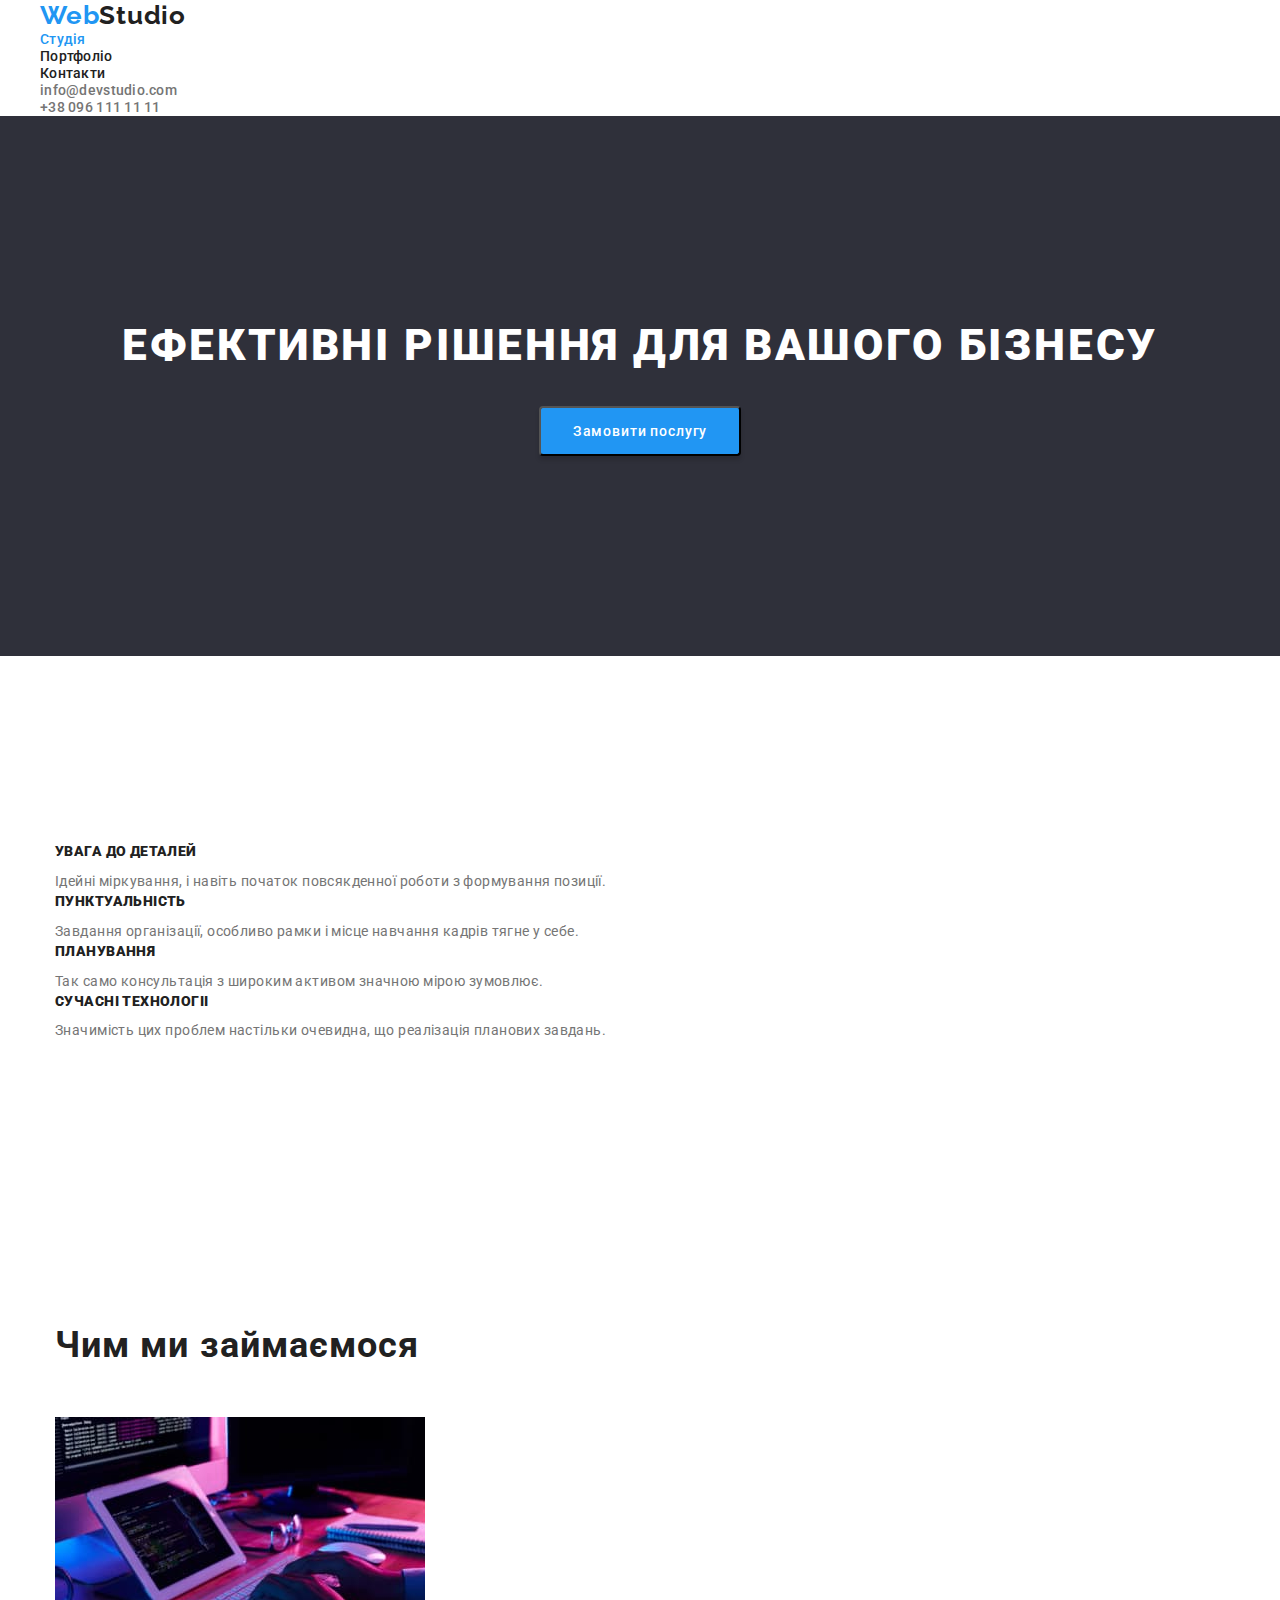
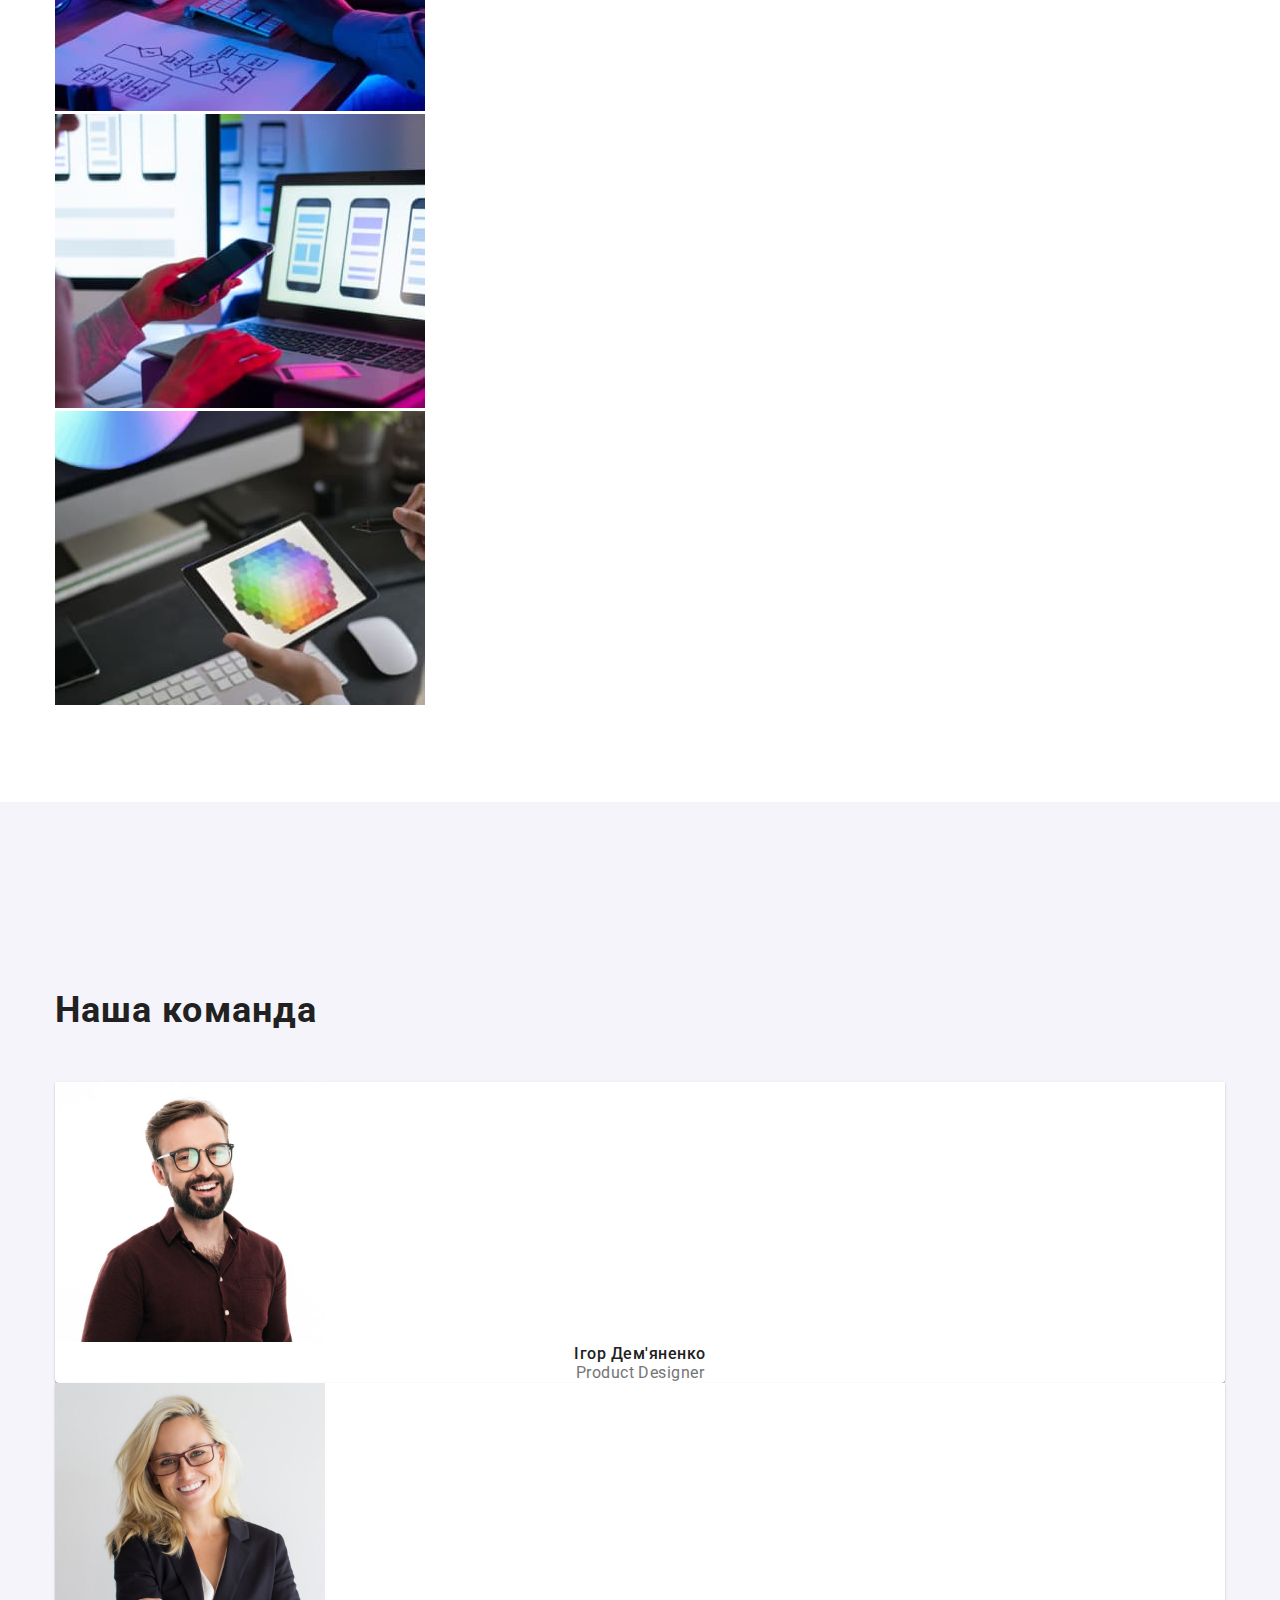
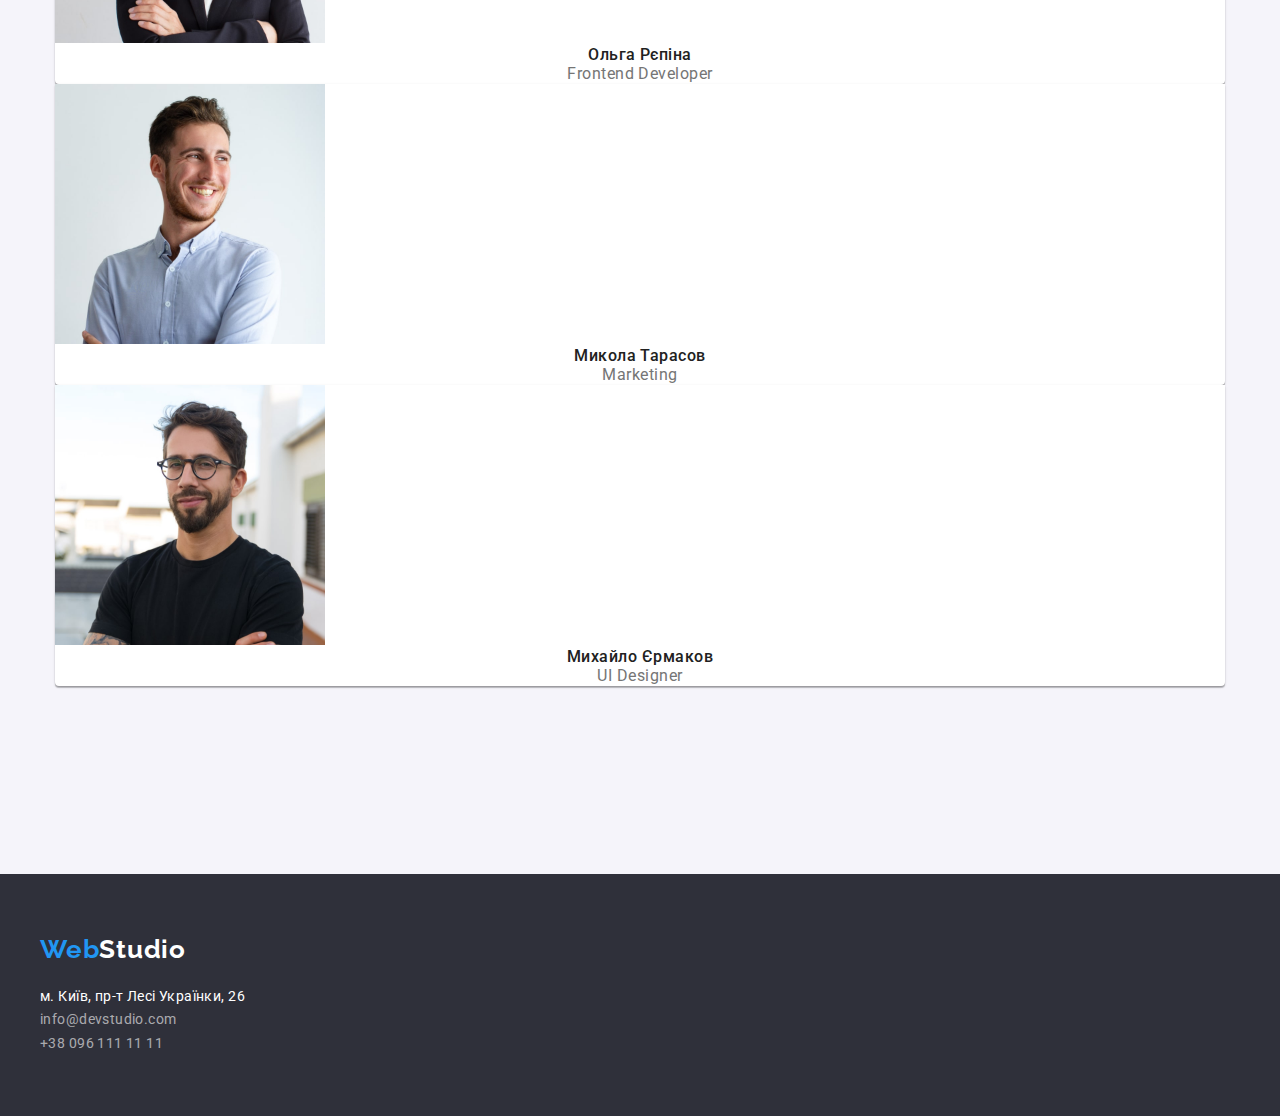
==== index.html @ 88ec5fd3 "Initial commit" ====
<!DOCTYPE html>
<html lang="uk">
  <!-- Голова -->
  <head>
    <meta charset="UTF-8" />
    <meta http-equiv="X-UA-Compatible" content="IE=edge" />
    <meta name="viewport" content="width=device-width, initial-scale=1.0" />
    <title>Document</title>
    <link
      href="https://fonts.googleapis.com/css2?family=Raleway:wght@700&family=Roboto:wght@400;500;700;900&display=swap"
      rel="stylesheet" />
    <link
      rel="stylesheet"
      href="https://cdnjs.cloudflare.com/ajax/libs/modern-normalize/1.1.0/modern-normalize.min.css" />
    <link rel="stylesheet" href="./css/styles.css" />
  </head>

  <body>
    <!-- Шапка сайту -->
    <header class="header">
      <div class="page-header">
        <nav>
          <a class="header-logo link" href="./index.html"
            >Web<span class="accent">Studio</span></a
          >

          <ul>
            <li>
              <a class="nav-link current link" href="./index.html">Студія</a>
            </li>
            <li>
              <a class="nav-link link" href="./portfolio.html">Портфоліо</a>
            </li>
            <li><a class="nav-link link" href="">Контакти</a></li>
          </ul>
        </nav>
      </div>

      <div class="page-header">
        <ul>
          <li>
            <a class="auth-nav link" href="mailto:info@devstudio.com"
              >info@devstudio.com</a
            >
          </li>
          <li>
            <a class="auth-nav link" href="tell:+380961111111"
              >+38 096 111 11 11</a
            >
          </li>
        </ul>
      </div>
    </header>

    <!-- Герой -->
    <main>
      <section class="hero">
        <div class="container hero">
          <h1 class="hero-title">Ефективні рішення для вашого бізнесу</h1>
          <button class="button order" type="button">Замовити послугу</button>
        </div>
      </section>

      <!-- Наші переваги -->
      <section class="about">
        <div class="container">
          <h2 class="visually-hidden">Наші переваги</h2>

          <ul>
            <li>
              <h3 class="title">Увага до деталей</h3>
              <p class="text">
                Ідейні міркування, і навіть початок повсякденної роботи з
                формування позиції.
              </p>
            </li>

            <li>
              <h3 class="title">Пунктуальність</h3>
              <p class="text">
                Завдання організації, особливо рамки і місце навчання кадрів
                тягне у себе.
              </p>
            </li>

            <li>
              <h3 class="title">Планування</h3>
              <p class="text">
                Так само консультація з широким активом значною мірою зумовлює.
              </p>
            </li>

            <li>
              <h3 class="title">Сучасні технологіі</h3>
              <p class="text">
                Значимість цих проблем настільки очевидна, що реалізація
                планових завдань.
              </p>
            </li>
          </ul>
        </div>
      </section>

      <!-- Чим ми займаємось -->
      <section class="section">
        <div class="container">
          <h2 class="section-title">Чим ми займаємося</h2>
          <ul>
            <li>
              <img
                src="./images/img1.jpg"
                alt="Людина працює за комп'ютером"
                width="370" />
            </li>
            <li>
              <img
                src="./images/img2.jpg"
                alt="Людина працює на телефоні"
                width="370" />
            </li>
            <li>
              <img
                src="./images/img3.jpg"
                alt="Людина працює на планшеті"
                width="370" />
            </li>
          </ul>
        </div>
      </section>

      <!-- Наша команда -->
      <section class="team">
        <div class="container">
          <h2 class="section-title">Наша команда</h2>

          <ul>
            <li>
              <img
                src="./images/team-img1.jpg"
                alt="Учасник команди"
                width="270" />
              <h3 class="name">Ігор Дем'яненко</h3>
              <p lang="en" class="position">Product Designer</p>
            </li>

            <li>
              <img
                src="./images/team-img2.jpg"
                alt="Учасник команди"
                width="270" />
              <h3 class="name">Ольга Рєпіна</h3>
              <p lang="en" class="position">Frontend Developer</p>
            </li>

            <li>
              <img
                src="./images/team-img3.jpg"
                alt="Учасник команди"
                width="270" />
              <h3 class="name">Микола Тарасов</h3>
              <p lang="en" class="position">Marketing</p>
            </li>

            <li>
              <img
                src="./images/team-img4.jpg"
                alt="Учасник команди"
                width="270" />
              <h3 class="name">Михайло Єрмаков</h3>
              <p lang="en" class="position">UI Designer</p>
            </li>
          </ul>
        </div>
      </section>
    </main>

    <!-- Футер -->
    <footer class="footer">
      <div class="page-footer">
        <a class="footer-logo link" href="./index.html"
          >Web<span class="footer-accent">Studio</span></a
        >
        <address>
          <ul>
            <li>
              <a
                class="link-map link"
                href="https://goo.gl/maps/CPtrU1FHBa2aNyZL9"
                target="_blank"
                rel="noopener noreferrer nofollow"
                >м. Київ, пр-т Лесі Українки, 26</a
              >
            </li>
            <li>
              <a class="footer-link link" href="mailto:info@devstudio.com"
                >info@devstudio.com</a
              >
            </li>
            <li>
              <a class="footer-link link" href="tel:+380961111111"
                >+38 096 111 11 11</a
              >
            </li>
          </ul>
        </address>
      </div>
    </footer>
  </body>
</html>
---- css/styles.css ----
/* ----------------------index.html---------------------- */

:root {
  --primary-text-color: #757575;
  --title-text-color: #212121;
  --accent-color: #2196f3;
  --primary-bgc-color: #fff;
}

body {
  color: var(--title-text-color);
  font-family: "Roboto", sans-serif;
  font-size: 14px;
  background-color: var(--primary-bgc-color);
}

.accent {
  color: var(--title-text-color);
}

.link {
  text-decoration: none;
}
.page-header {
  width: 1200px;
  margin: 0 auto;

  /* outline: 2px solid tomato; */
}

.container.hero {
  width: 1200px;
  margin-left: auto;
  margin-right: auto;
  padding: 200px 15px;
  text-align: center;

  /* outline: 2px solid tomato; */
}
.container {
  width: 1200px;
  margin-left: auto;
  margin-right: auto;
  padding: 94px 15px;

  /* outline: 2px solid tomato; */
}

.page-footer {
  width: 1200px;
  margin: 0 auto;
  padding: 60px 0;

  /* outline: 2px solid tomato; */
}

h1,
h2,
h3,
h4,
h5,
h6,
p {
  margin: 0;
}

ul,
ol {
  margin: 0;
  padding-left: 0;
}

/* ----------------------Шапка сайта---------------------- */

.header {
  background: var(--primary-bgc-color);
  display: block;
}
.header-logo {
  color: var(--accent-color);
  font-family: "Raleway";
  font-style: normal;
  font-size: 26px;
  font-weight: 700;
  line-height: 1.19;
  letter-spacing: 0.03em;
}

.nav-link {
  color: var(--title-text-color);
  font-weight: 500;
  line-height: 1.14;
  letter-spacing: 0.02em;
}
.nav-link.current {
  color: var(--accent-color);
}
.nav-link:hover,
.nav-link:focus {
  color: var(--accent-color);
}
.header .auth-nav {
  font-weight: 500;
  line-height: 1.14;
  letter-spacing: 0.02em;
  color: var(--primary-text-color);
}
.header .auth-nav:hover,
.header .auth-nav:focus {
  color: var(--accent-color);
}
.button {
  border-radius: 4px;
  color: var(--title-text-color);
  cursor: pointer;
  background: #f5f4fa;
  font-weight: 500;
  line-height: 1.88;
  padding: 6px 22px;
  min-width: 73px;
  display: flex;
  align-items: center;
  text-align: center;
  letter-spacing: 0.06em;
  box-shadow: 0px 4px 4px rgba(0, 0, 0, 0.15);
}
.button:hover {
  background-color: var(--accent-color);
  color: #ffffff;
}

.button.order {
  display: inline-block;
  background-color: var(--accent-color);
  color: #fff;
  margin-right: auto;
  padding: 10px 32px;
  box-shadow: 0px 4px 4px rgba(0, 0, 0, 0.15);
  border-radius: 4px;
  margin-top: 30px;
}
.button.order:hover {
  background: var(--primary-bgc-color);
  color: var(--title-text-color);
}
.buttons {
  display: inline-flex;
  justify-content: center;
  align-items: flex-start;
  flex-direction: row;
  margin-bottom: 34px;
}

/* ----------------------Герой---------------------- */

.visually-hidden {
  position: absolute;
  width: 1px;
  height: 1px;
  margin: -1px;
  border: 0;
  padding: 0;

  white-space: nowrap;
  clip-path: inset(100%);
  clip: rect(0 0 0 0);
  overflow: hidden;
}

.hero {
  background: #2f303a;
  text-align: center;
}
.hero.secondary {
  background: #f5f5f5;
}

.hero-title {
  font-weight: 900;
  line-height: 1.36;
  font-size: 44px;

  letter-spacing: 0.06em;
  text-transform: uppercase;

  color: var(--primary-bgc-color);
}
ul {
  list-style: none;
}

/* ----------------------Cекції---------------------- */

.section-title {
  font-size: 36px;
  line-height: 1.16;
  letter-spacing: 0.03em;
  margin-bottom: 50px;
}
.about {
  padding: 94px 0;
}
.about .title {
  font-size: 14px;
  font-weight: 900;
  line-height: 1.14;
  letter-spacing: 0.03em;
  text-transform: uppercase;
}
.title {
  margin-bottom: 10px;
}
.about .text {
  color: var(--primary-text-color);
  line-height: 1.71;
  letter-spacing: 0.03em;
}
.team {
  padding: 94px 0;
}
.team .name {
  font-weight: 500;
  line-height: 1.18;
  font-size: 16px;
  text-align: center;
  letter-spacing: 0.03em;
}
.team .position {
  line-height: 1.18;
  font-size: 16px;
  text-align: center;
  letter-spacing: 0.03em;
  color: var(--primary-text-color);
}
.team {
  background: #f5f4fa;
}
.team li {
  background: var(--primary-bgc-color);
  box-shadow: 0px 1px 3px rgba(0, 0, 0, 0.12), 0px 1px 1px rgba(0, 0, 0, 0.14),
    0px 2px 1px rgba(0, 0, 0, 0.2);
  border-radius: 0px 0px 4px 4px;
}

/* ----------------------Футер---------------------- */

.footer {
  background: #2f303a;
  display: block;
}
.footer-logo {
  color: var(--accent-color);
  font-family: "Raleway";
  font-style: normal;
  font-weight: 700;
  font-size: 26px;
  line-height: 1.19;
  letter-spacing: 0.03em;
  margin-bottom: 20px;
  display: block;
}
.footer-logo:hover,
.footer-logo:focus {
  color: var(--accent-color);
}
.footer-link {
  font-style: normal;
  line-height: 1.71;
  letter-spacing: 0.03em;
  color: rgba(255, 255, 255, 0.6);
}

.footer-link:hover,
.footer-link:focus {
  color: var(--accent-color);
}
.footer .link-map {
  font-style: normal;
  line-height: 1.71;
  letter-spacing: 0.03em;
  color: var(--primary-bgc-color);
}

.footer-accent {
  color: var(--primary-bgc-color);
}

/* ----------------------portfolio.html---------------------- */

.progect-name {
  line-height: 2;
  font-size: 18px;
  letter-spacing: 0.06em;
  color: var(--title-text-color);
}

.description {
  line-height: 1.88;
  letter-spacing: 0.03em;
  font-size: 16px;
  color: var(--primary-text-color);
}

.cards li {
  background: #ffffff;
  border: 1px solid #eeeeee;
}
.cards {
  display: flex;
  flex-wrap: wrap;
}
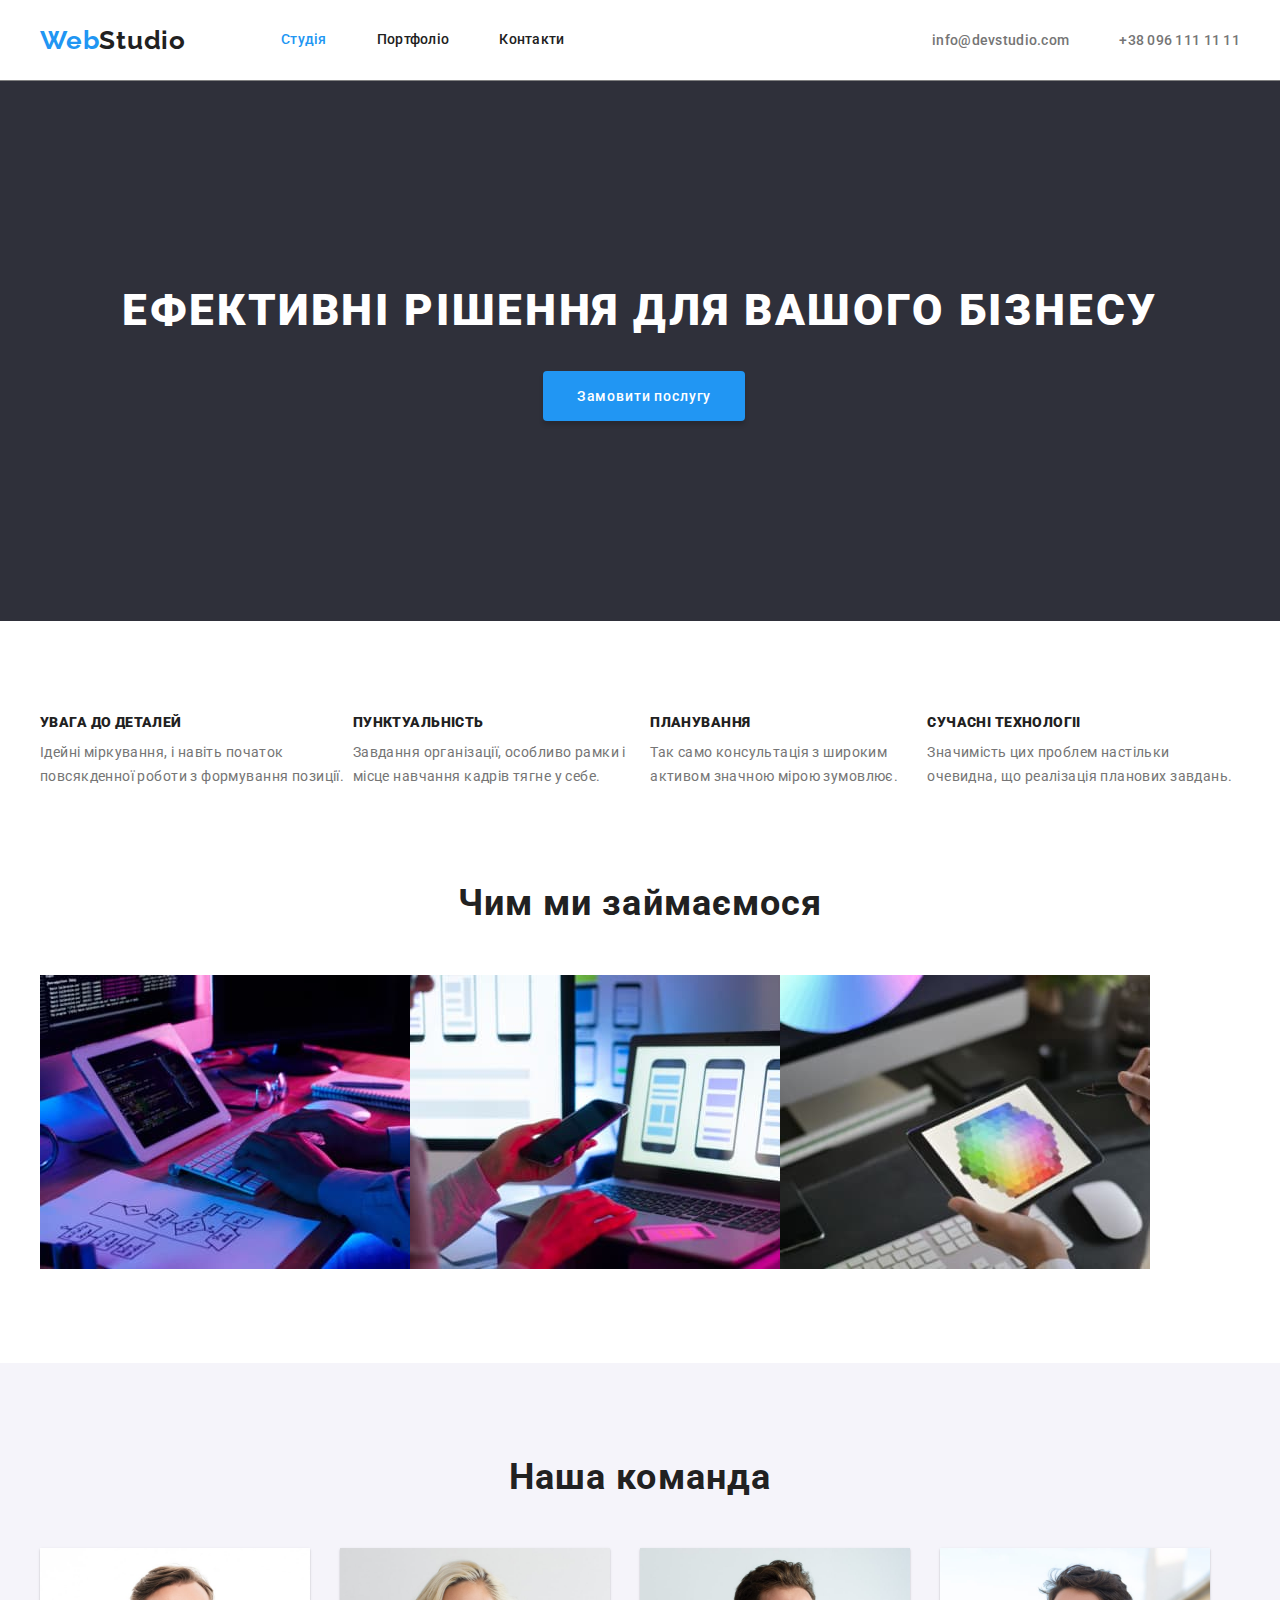
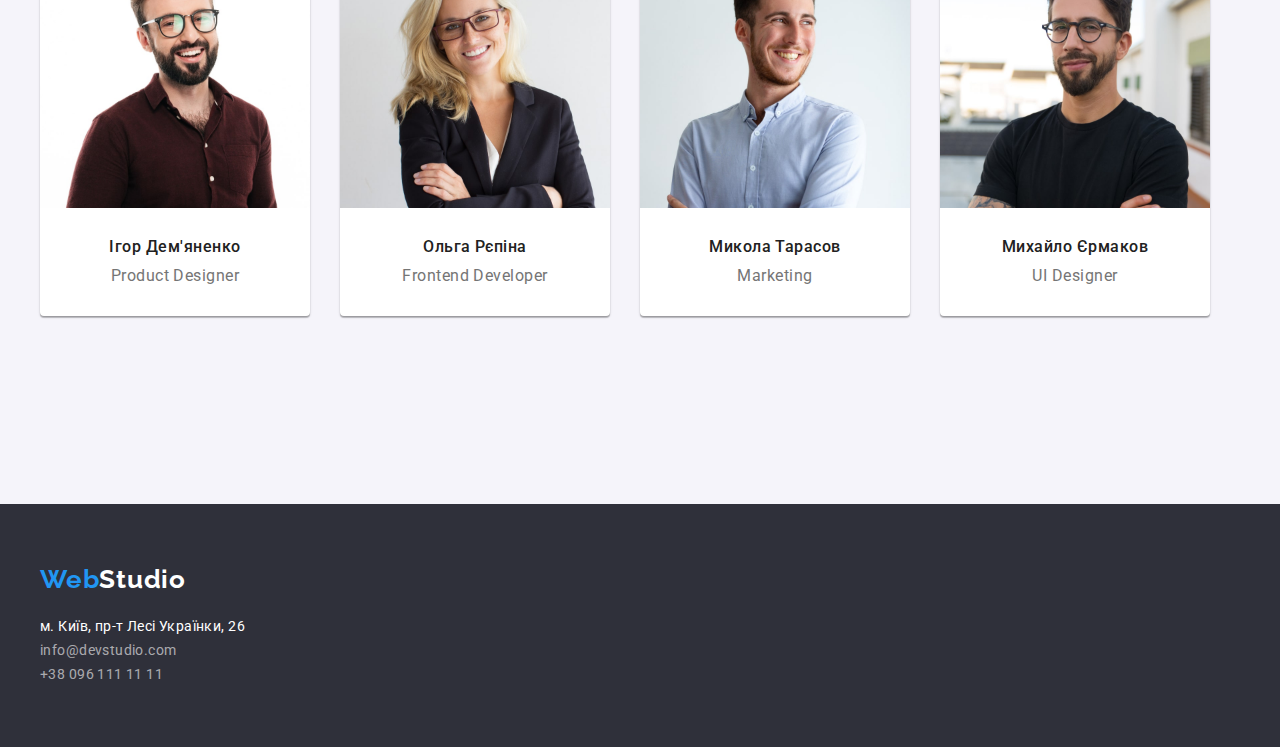
==== commit 42378f62: "Завершує основний макет сайту" ====
--- a/index.html
+++ b/index.html
@@ -18,37 +18,40 @@
   <body>
     <!-- Шапка сайту -->
     <header class="header">
-      <div class="page-header">
-        <nav>
-          <a class="header-logo link" href="./index.html"
-            >Web<span class="accent">Studio</span></a
-          >
-
-          <ul>
-            <li>
-              <a class="nav-link current link" href="./index.html">Студія</a>
-            </li>
-            <li>
-              <a class="nav-link link" href="./portfolio.html">Портфоліо</a>
-            </li>
-            <li><a class="nav-link link" href="">Контакти</a></li>
-          </ul>
-        </nav>
-      </div>
-
-      <div class="page-header">
-        <ul>
-          <li>
-            <a class="auth-nav link" href="mailto:info@devstudio.com"
-              >info@devstudio.com</a
+      <div class="page">
+        <div class="page-container">
+          <nav class="page-header">
+            <a class="header-logo link" href="./index.html"
+              >Web<span class="accent">Studio</span></a
             >
-          </li>
-          <li>
-            <a class="auth-nav link" href="tell:+380961111111"
-              >+38 096 111 11 11</a
-            >
-          </li>
-        </ul>
+            <ul class="page-header-list">
+              <li class="menu-item">
+                <a class="nav-link current link" href="./index.html">Студія</a>
+              </li>
+              <li class="menu-item">
+                <a class="nav-link link" href="./portfolio.html">Портфоліо</a>
+              </li>
+              <li class="menu-item">
+                <a class="nav-link link" href="">Контакти</a>
+              </li>
+            </ul>
+          </nav>
+        </div>
+
+        <div class="page-container contacts">
+          <ul class="page-header-list">
+            <li class="menu-contacts">
+              <a class="auth-nav link" href="mailto:info@devstudio.com"
+                >info@devstudio.com</a
+              >
+            </li>
+            <li>
+              <a class="auth-nav link" href="tell:+380961111111"
+                >+38 096 111 11 11</a
+              >
+            </li>
+          </ul>
+        </div>
       </div>
     </header>
 
@@ -66,7 +69,7 @@
         <div class="container">
           <h2 class="visually-hidden">Наші переваги</h2>
 
-          <ul>
+          <ul class="advantages">
             <li>
               <h3 class="title">Увага до деталей</h3>
               <p class="text">
@@ -105,7 +108,7 @@
       <section class="section">
         <div class="container">
           <h2 class="section-title">Чим ми займаємося</h2>
-          <ul>
+          <ul class="whatwedo">
             <li>
               <img
                 src="./images/img1.jpg"
@@ -130,44 +133,60 @@
 
       <!-- Наша команда -->
       <section class="team">
-        <div class="container">
+        <div class="container team">
           <h2 class="section-title">Наша команда</h2>
 
-          <ul>
-            <li>
-              <img
-                src="./images/team-img1.jpg"
-                alt="Учасник команди"
-                width="270" />
-              <h3 class="name">Ігор Дем'яненко</h3>
-              <p lang="en" class="position">Product Designer</p>
-            </li>
-
-            <li>
-              <img
-                src="./images/team-img2.jpg"
-                alt="Учасник команди"
-                width="270" />
-              <h3 class="name">Ольга Рєпіна</h3>
-              <p lang="en" class="position">Frontend Developer</p>
-            </li>
-
-            <li>
-              <img
-                src="./images/team-img3.jpg"
-                alt="Учасник команди"
-                width="270" />
-              <h3 class="name">Микола Тарасов</h3>
-              <p lang="en" class="position">Marketing</p>
-            </li>
-
-            <li>
-              <img
-                src="./images/team-img4.jpg"
-                alt="Учасник команди"
-                width="270" />
-              <h3 class="name">Михайло Єрмаков</h3>
-              <p lang="en" class="position">UI Designer</p>
+          <ul class="ourteam">
+            <li class="item-team">
+              <div class="team-thumb">
+                <img
+                  src="./images/team-img1.jpg"
+                  alt="Учасник команди"
+                  width="270" />
+              </div>
+              <div class="team-content">
+                <h3 class="name">Ігор Дем'яненко</h3>
+                <p lang="en" class="position">Product Designer</p>
+              </div>
+            </li>
+
+            <li class="item-team">
+              <div class="team-thumb">
+                <img
+                  src="./images/team-img2.jpg"
+                  alt="Учасник команди"
+                  width="270" />
+              </div>
+              <div class="team-content">
+                <h3 class="name">Ольга Рєпіна</h3>
+                <p lang="en" class="position">Frontend Developer</p>
+              </div>
+            </li>
+
+            <li class="item-team">
+              <div class="team-thumb">
+                <img
+                  src="./images/team-img3.jpg"
+                  alt="Учасник команди"
+                  width="270" />
+              </div>
+              <div class="team-content">
+                <h3 class="name">Микола Тарасов</h3>
+                <p lang="en" class="position">Marketing</p>
+              </div>
+            </li>
+
+            <li class="item-team">
+              <div class="team-thumb">
+                <img
+                  src="./images/team-img4.jpg"
+                  alt="Учасник команди"
+                  width="270" />
+              </div>
+              <div class="team-content">
+                <h3 class="name">Михайло Єрмаков</h3>
+                <p lang="en" class="position">UI Designer</p>
+              </div>
             </li>
           </ul>
         </div>
--- a/css/styles.css
+++ b/css/styles.css
@@ -5,6 +5,7 @@
   --title-text-color: #212121;
   --accent-color: #2196f3;
   --primary-bgc-color: #fff;
+  --card-set-gap: 30px;
 }
 
 body {
@@ -17,15 +18,47 @@
 .accent {
   color: var(--title-text-color);
 }
+.header {
+  border-bottom: 1px solid grey;
+}
 
 .link {
   text-decoration: none;
 }
-.page-header {
+
+.menu-item {
+  display: flex;
+  margin: 0 50px 0 0;
+  align-items: center;
+}
+.page {
+  display: flex;
+  flex-wrap: wrap;
   width: 1200px;
   margin: 0 auto;
+  height: 80px;
+}
+.page-container {
+  display: flex;
+  align-items: center;
+}
+.page-header {
+  display: flex;
+  flex: 1 1 auto;
 
   /* outline: 2px solid tomato; */
+}
+.page-header-list {
+  display: flex;
+  justify-content: flex-end;
+}
+.menu-contacts {
+  margin-right: 50px;
+  justify-content: flex-end;
+}
+.page-container.contacts {
+  justify-content: flex-end;
+  margin-left: auto;
 }
 
 .container.hero {
@@ -41,7 +74,7 @@
   width: 1200px;
   margin-left: auto;
   margin-right: auto;
-  padding: 94px 15px;
+  padding-top: 94px;
 
   /* outline: 2px solid tomato; */
 }
@@ -69,6 +102,11 @@
   margin: 0;
   padding-left: 0;
 }
+img {
+  display: block;
+  max-width: 100%;
+  height: auto;
+}
 
 /* ----------------------Шапка сайта---------------------- */
 
@@ -84,6 +122,7 @@
   font-weight: 700;
   line-height: 1.19;
   letter-spacing: 0.03em;
+  margin-right: 95px;
 }
 
 .nav-link {
@@ -111,12 +150,14 @@
 }
 .button {
   border-radius: 4px;
+  border-color: transparent;
   color: var(--title-text-color);
   cursor: pointer;
   background: #f5f4fa;
   font-weight: 500;
   line-height: 1.88;
   padding: 6px 22px;
+  margin: 0 8px;
   min-width: 73px;
   display: flex;
   align-items: center;
@@ -196,9 +237,7 @@
   line-height: 1.16;
   letter-spacing: 0.03em;
   margin-bottom: 50px;
-}
-.about {
-  padding: 94px 0;
+  text-align: center;
 }
 .about .title {
   font-size: 14px;
@@ -215,15 +254,14 @@
   line-height: 1.71;
   letter-spacing: 0.03em;
 }
-.team {
-  padding: 94px 0;
-}
+
 .team .name {
   font-weight: 500;
   line-height: 1.18;
   font-size: 16px;
   text-align: center;
   letter-spacing: 0.03em;
+  margin-bottom: 10px;
 }
 .team .position {
   line-height: 1.18;
@@ -242,6 +280,14 @@
   border-radius: 0px 0px 4px 4px;
 }
 
+.advantages {
+  display: flex;
+}
+.whatwedo {
+  display: flex;
+  margin-bottom: 94px;
+}
+
 /* ----------------------Футер---------------------- */
 
 .footer {
@@ -287,25 +333,71 @@
 
 /* ----------------------portfolio.html---------------------- */
 
+.hero.secondary {
+  background-color: #fff;
+}
 .progect-name {
   line-height: 2;
+  display: flex;
   font-size: 18px;
   letter-spacing: 0.06em;
   color: var(--title-text-color);
+  margin-left: auto;
+  margin-bottom: 4px;
 }
 
 .description {
   line-height: 1.88;
+  display: flex;
   letter-spacing: 0.03em;
   font-size: 16px;
   color: var(--primary-text-color);
-}
-
-.cards li {
+  margin-left: auto;
+}
+
+.card-set .item {
   background: #ffffff;
   border: 1px solid #eeeeee;
-}
-.cards {
+  flex-basis: calc(100% / 3 - var(--card-set-gap));
+  margin-left: var(--card-set-gap);
+  margin-top: var(--card-set-gap);
+
+  /* outline: 1px solid teal; */
+}
+.card-set {
   display: flex;
   flex-wrap: wrap;
-}
+  margin-left: calc(-1 * var(--card-set-gap));
+  margin-top: calc(-1 * var(--card-set-gap));
+  padding-bottom: 94px;
+}
+
+.item * {
+  /* outline: 1px solid red; */
+}
+.card-content {
+  padding: 20px 24px;
+}
+.ourteam {
+  display: flex;
+  flex-wrap: wrap;
+  margin-left: calc(-1 * var(--card-set-gap));
+  margin-top: calc(-1 * var(--card-set-gap));
+}
+.team-content {
+  display: flex;
+  padding: 30px;
+  flex-direction: column;
+}
+.item-team {
+  width: 270px;
+  height: 368px;
+  margin-left: var(--card-set-gap);
+  margin-top: var(--card-set-gap);
+
+  text-align: center;
+}
+.team {
+  padding-bottom: 94px;
+  background-color: #f5f4fa;
+}
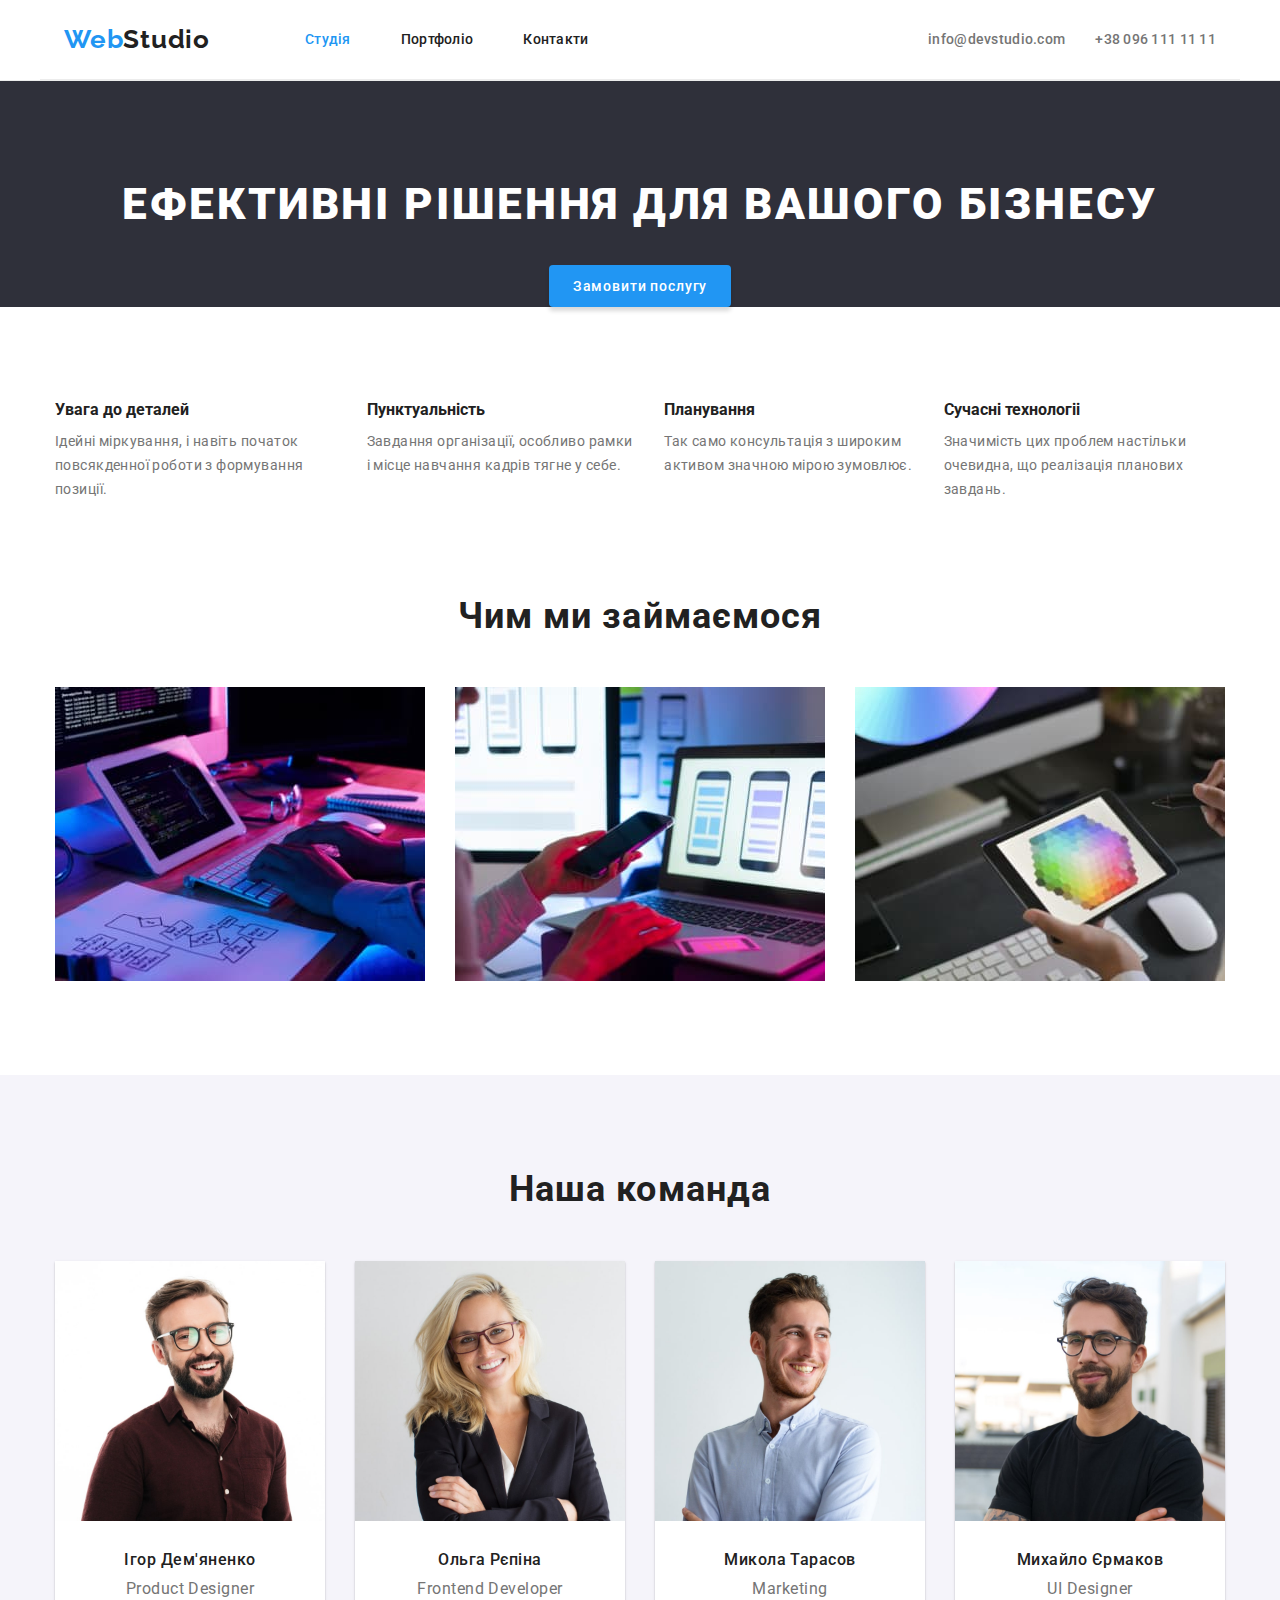
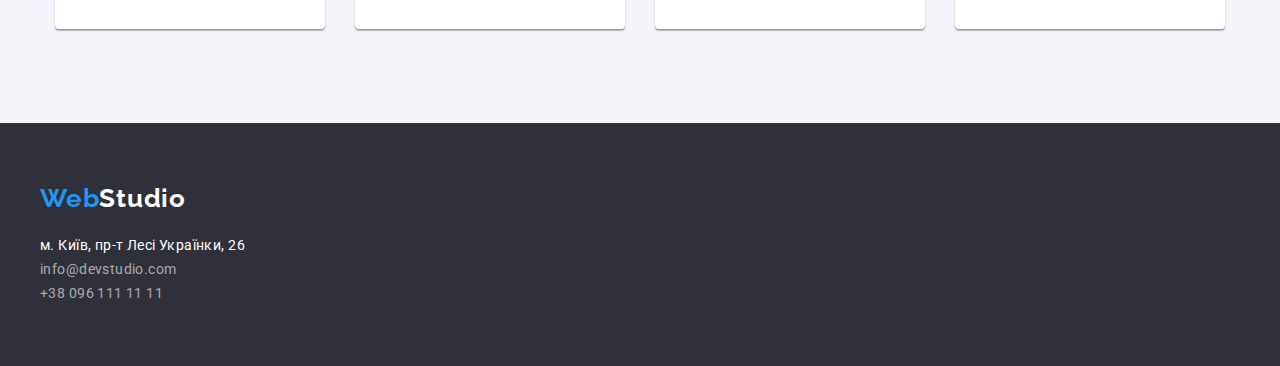
==== commit 8c4a5e59: "Виправляє стилі" ====
--- a/index.html
+++ b/index.html
@@ -18,59 +18,55 @@
   <body>
     <!-- Шапка сайту -->
     <header class="header">
-      <div class="page">
-        <div class="page-container">
-          <nav class="page-header">
-            <a class="header-logo link" href="./index.html"
-              >Web<span class="accent">Studio</span></a
+      <div class="container header">
+        <nav class="page-header">
+          <a class="header-logo link" href="./index.html"
+            >Web<span class="accent">Studio</span></a
+          >
+          <ul class="page-header-list">
+            <li class="menu-item">
+              <a class="nav-link current link" href="./index.html">Студія</a>
+            </li>
+            <li class="menu-item">
+              <a class="nav-link link" href="./portfolio.html">Портфоліо</a>
+            </li>
+            <li class="menu-item">
+              <a class="nav-link link" href="">Контакти</a>
+            </li>
+          </ul>
+        </nav>
+
+        <ul class="page-header contacts">
+          <li class="menu-contacts">
+            <a class="auth-nav link" href="mailto:info@devstudio.com"
+              >info@devstudio.com</a
             >
-            <ul class="page-header-list">
-              <li class="menu-item">
-                <a class="nav-link current link" href="./index.html">Студія</a>
-              </li>
-              <li class="menu-item">
-                <a class="nav-link link" href="./portfolio.html">Портфоліо</a>
-              </li>
-              <li class="menu-item">
-                <a class="nav-link link" href="">Контакти</a>
-              </li>
-            </ul>
-          </nav>
-        </div>
-
-        <div class="page-container contacts">
-          <ul class="page-header-list">
-            <li class="menu-contacts">
-              <a class="auth-nav link" href="mailto:info@devstudio.com"
-                >info@devstudio.com</a
-              >
-            </li>
-            <li>
-              <a class="auth-nav link" href="tell:+380961111111"
-                >+38 096 111 11 11</a
-              >
-            </li>
-          </ul>
-        </div>
+          </li>
+          <li>
+            <a class="auth-nav link" href="tell:+380961111111"
+              >+38 096 111 11 11</a
+            >
+          </li>
+        </ul>
       </div>
     </header>
 
     <!-- Герой -->
     <main>
-      <section class="hero">
-        <div class="container hero">
+      <section class="section hero">
+        <div class="container">
           <h1 class="hero-title">Ефективні рішення для вашого бізнесу</h1>
           <button class="button order" type="button">Замовити послугу</button>
         </div>
       </section>
 
       <!-- Наші переваги -->
-      <section class="about">
+      <section class="section">
         <div class="container">
           <h2 class="visually-hidden">Наші переваги</h2>
 
           <ul class="advantages">
-            <li>
+            <li class="container-advantages">
               <h3 class="title">Увага до деталей</h3>
               <p class="text">
                 Ідейні міркування, і навіть початок повсякденної роботи з
@@ -78,7 +74,7 @@
               </p>
             </li>
 
-            <li>
+            <li class="container-advantages">
               <h3 class="title">Пунктуальність</h3>
               <p class="text">
                 Завдання організації, особливо рамки і місце навчання кадрів
@@ -86,14 +82,14 @@
               </p>
             </li>
 
-            <li>
+            <li class="container-advantages">
               <h3 class="title">Планування</h3>
               <p class="text">
                 Так само консультація з широким активом значною мірою зумовлює.
               </p>
             </li>
 
-            <li>
+            <li class="container-advantages">
               <h3 class="title">Сучасні технологіі</h3>
               <p class="text">
                 Значимість цих проблем настільки очевидна, що реалізація
@@ -132,8 +128,8 @@
       </section>
 
       <!-- Наша команда -->
-      <section class="team">
-        <div class="container team">
+      <section class="section team">
+        <div class="container">
           <h2 class="section-title">Наша команда</h2>
 
           <ul class="ourteam">
--- a/css/styles.css
+++ b/css/styles.css
@@ -18,63 +18,16 @@
 .accent {
   color: var(--title-text-color);
 }
-.header {
-  border-bottom: 1px solid grey;
-}
 
 .link {
   text-decoration: none;
 }
 
-.menu-item {
-  display: flex;
-  margin: 0 50px 0 0;
-  align-items: center;
-}
-.page {
-  display: flex;
-  flex-wrap: wrap;
+.container {
   width: 1200px;
-  margin: 0 auto;
-  height: 80px;
-}
-.page-container {
-  display: flex;
-  align-items: center;
-}
-.page-header {
-  display: flex;
-  flex: 1 1 auto;
-
-  /* outline: 2px solid tomato; */
-}
-.page-header-list {
-  display: flex;
-  justify-content: flex-end;
-}
-.menu-contacts {
-  margin-right: 50px;
-  justify-content: flex-end;
-}
-.page-container.contacts {
-  justify-content: flex-end;
-  margin-left: auto;
-}
-
-.container.hero {
-  width: 1200px;
+  padding: 0 15px;
   margin-left: auto;
   margin-right: auto;
-  padding: 200px 15px;
-  text-align: center;
-
-  /* outline: 2px solid tomato; */
-}
-.container {
-  width: 1200px;
-  margin-left: auto;
-  margin-right: auto;
-  padding-top: 94px;
 
   /* outline: 2px solid tomato; */
 }
@@ -111,9 +64,36 @@
 /* ----------------------Шапка сайта---------------------- */
 
 .header {
-  background: var(--primary-bgc-color);
-  display: block;
-}
+  border-bottom: 1px solid #ececec;
+}
+.container.header {
+  display: flex;
+  padding: 24px;
+}
+
+.page-container {
+  display: flex;
+  align-items: center;
+}
+
+.page-header.contacts {
+  display: flex;
+  margin-left: auto;
+  gap: 30px;
+}
+
+.page-header {
+  display: flex;
+  align-items: center;
+
+  /* outline: 2px solid tomato; */
+}
+
+.page-header-list {
+  display: flex;
+  gap: 50px;
+}
+
 .header-logo {
   color: var(--accent-color);
   font-family: "Raleway";
@@ -173,9 +153,9 @@
 .button.order {
   display: inline-block;
   background-color: var(--accent-color);
-  color: #fff;
-  margin-right: auto;
-  padding: 10px 32px;
+  color: var(--primary-bgc-color);
+  /* margin-right: auto;
+  padding: 10px 32px; */
   box-shadow: 0px 4px 4px rgba(0, 0, 0, 0.15);
   border-radius: 4px;
   margin-top: 30px;
@@ -185,10 +165,8 @@
   color: var(--title-text-color);
 }
 .buttons {
-  display: inline-flex;
+  display: flex;
   justify-content: center;
-  align-items: flex-start;
-  flex-direction: row;
   margin-bottom: 34px;
 }
 
@@ -208,10 +186,6 @@
   overflow: hidden;
 }
 
-.hero {
-  background: #2f303a;
-  text-align: center;
-}
 .hero.secondary {
   background: #f5f5f5;
 }
@@ -220,10 +194,9 @@
   font-weight: 900;
   line-height: 1.36;
   font-size: 44px;
-
   letter-spacing: 0.06em;
   text-transform: uppercase;
-
+  margin: 0 auto;
   color: var(--primary-bgc-color);
 }
 ul {
@@ -232,6 +205,13 @@
 
 /* ----------------------Cекції---------------------- */
 
+.section {
+  padding-top: 94px;
+}
+.section.hero {
+  background: #2f303a;
+  text-align: center;
+}
 .section-title {
   font-size: 36px;
   line-height: 1.16;
@@ -239,17 +219,11 @@
   margin-bottom: 50px;
   text-align: center;
 }
-.about .title {
-  font-size: 14px;
-  font-weight: 900;
-  line-height: 1.14;
-  letter-spacing: 0.03em;
-  text-transform: uppercase;
-}
+
 .title {
   margin-bottom: 10px;
 }
-.about .text {
+.section .text {
   color: var(--primary-text-color);
   line-height: 1.71;
   letter-spacing: 0.03em;
@@ -273,19 +247,45 @@
 .team {
   background: #f5f4fa;
 }
-.team li {
+.section .item-team {
   background: var(--primary-bgc-color);
   box-shadow: 0px 1px 3px rgba(0, 0, 0, 0.12), 0px 1px 1px rgba(0, 0, 0, 0.14),
     0px 2px 1px rgba(0, 0, 0, 0.2);
   border-radius: 0px 0px 4px 4px;
 }
 
+.ourteam {
+  display: flex;
+  flex-wrap: wrap;
+  margin-left: calc(-1 * var(--card-set-gap));
+  margin-top: calc(-1 * var(--card-set-gap));
+}
+.team-content {
+  display: flex;
+  padding: 30px;
+  flex-direction: column;
+}
+.item-team {
+  width: 270px;
+  height: 368px;
+  margin-left: var(--card-set-gap);
+  margin-top: var(--card-set-gap);
+
+  text-align: center;
+}
+.team {
+  padding-bottom: 94px;
+  background-color: #f5f4fa;
+}
+
 .advantages {
   display: flex;
+  gap: 30px;
 }
 .whatwedo {
   display: flex;
   margin-bottom: 94px;
+  gap: 30px;
 }
 
 /* ----------------------Футер---------------------- */
@@ -378,26 +378,3 @@
 .card-content {
   padding: 20px 24px;
 }
-.ourteam {
-  display: flex;
-  flex-wrap: wrap;
-  margin-left: calc(-1 * var(--card-set-gap));
-  margin-top: calc(-1 * var(--card-set-gap));
-}
-.team-content {
-  display: flex;
-  padding: 30px;
-  flex-direction: column;
-}
-.item-team {
-  width: 270px;
-  height: 368px;
-  margin-left: var(--card-set-gap);
-  margin-top: var(--card-set-gap);
-
-  text-align: center;
-}
-.team {
-  padding-bottom: 94px;
-  background-color: #f5f4fa;
-}
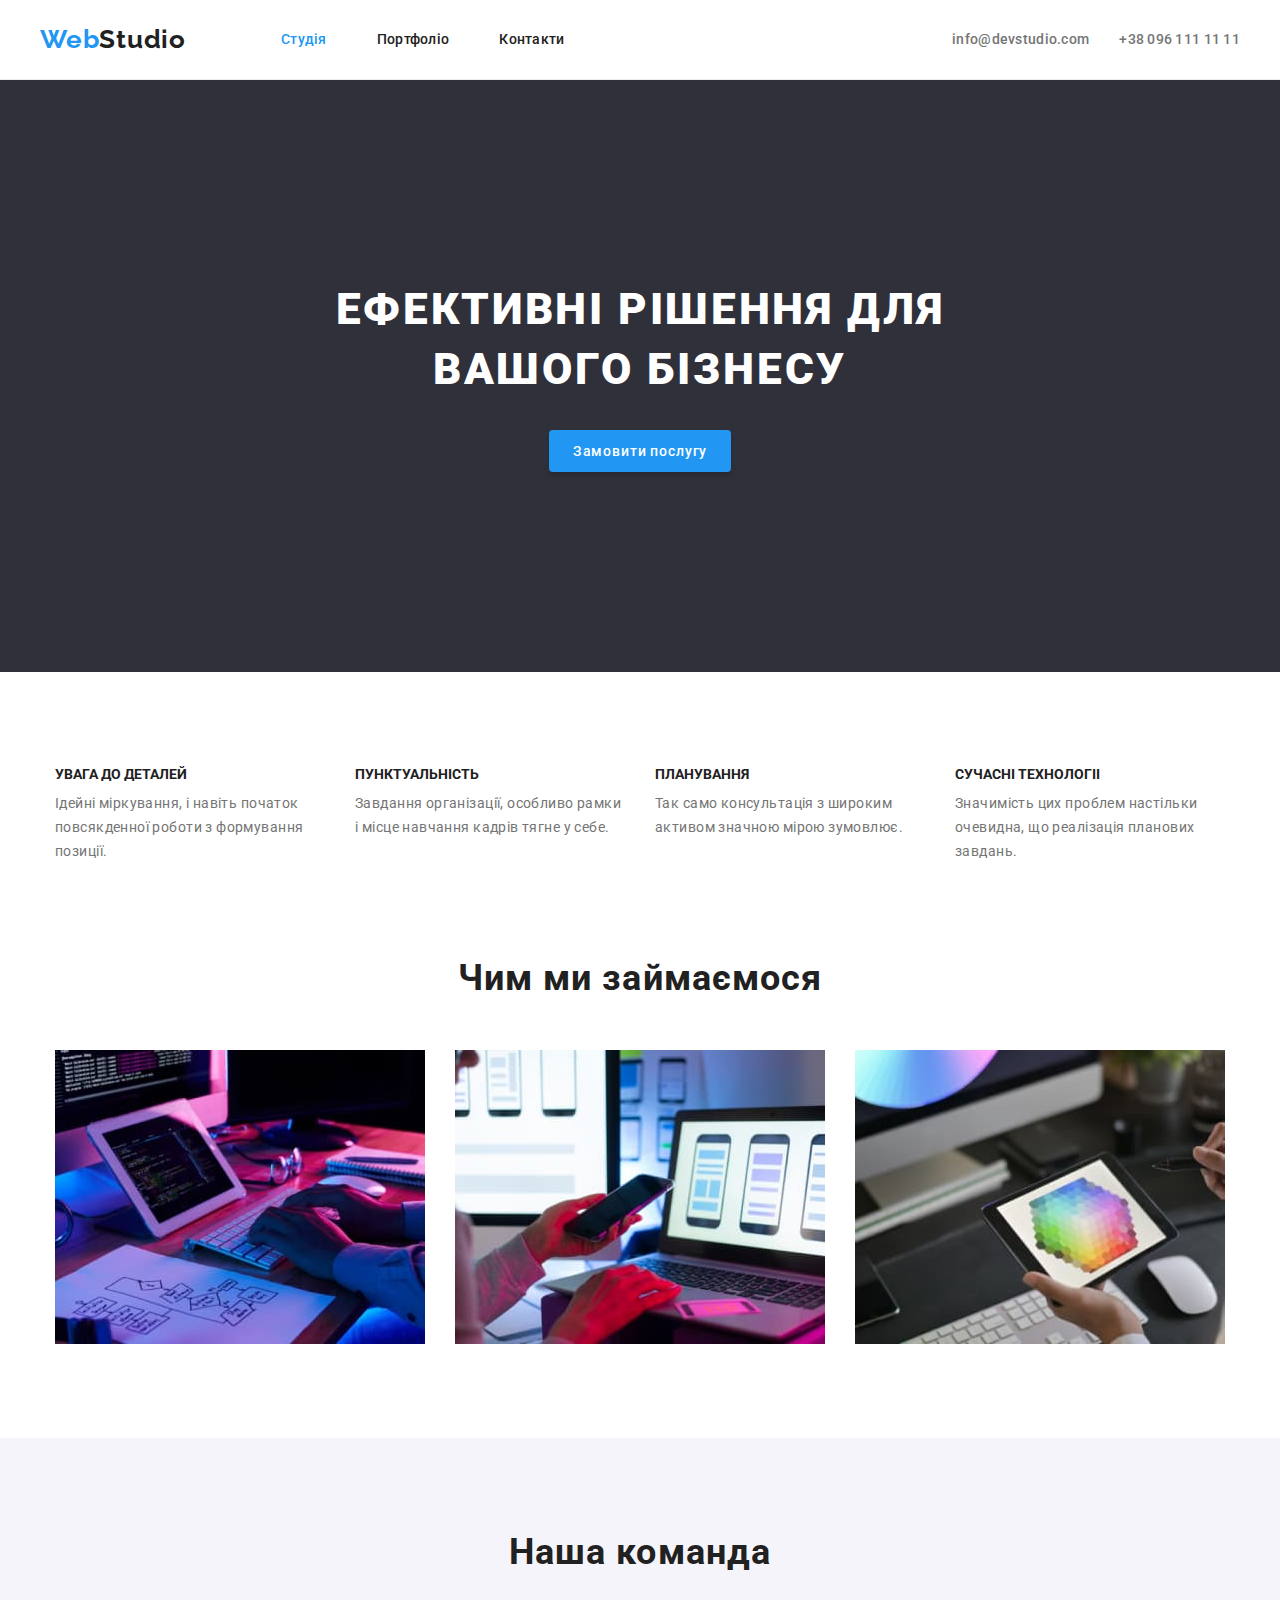
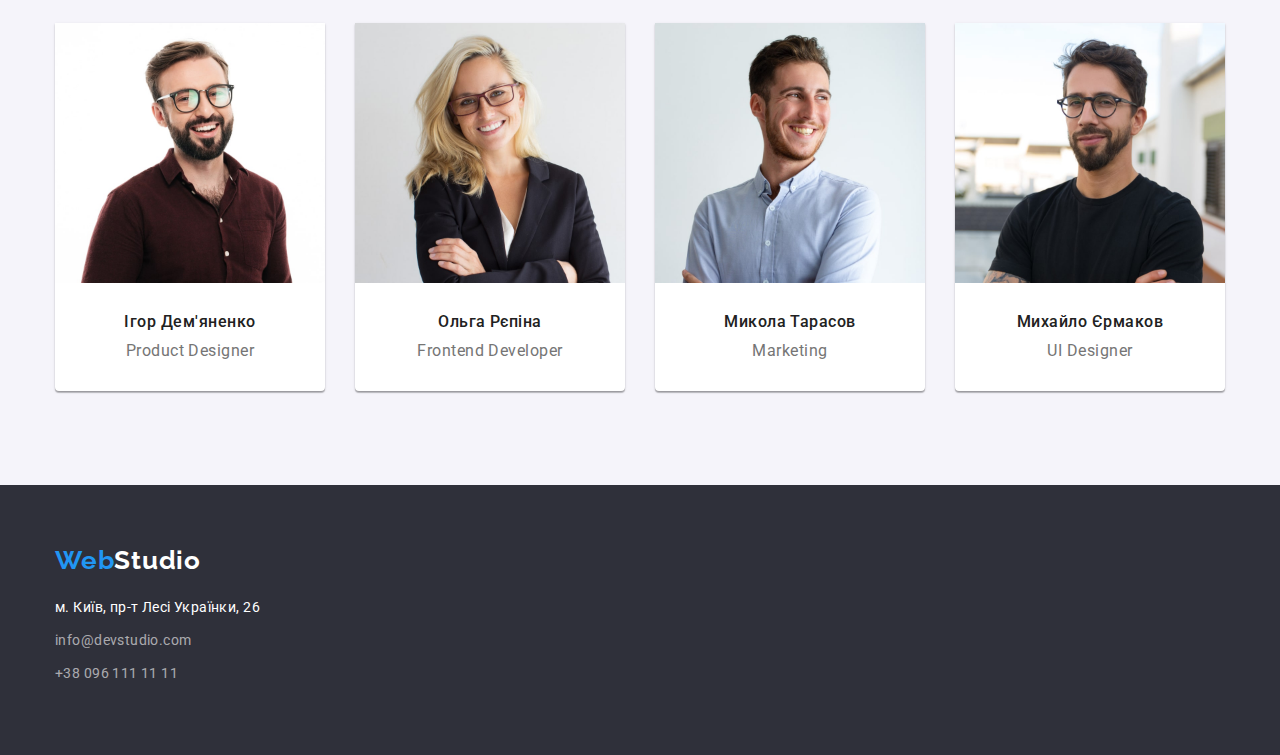
==== commit cfc88975: "Доопрацьовує стилі сторінки(хедер, футер та секції)" ====
--- a/index.html
+++ b/index.html
@@ -18,7 +18,7 @@
   <body>
     <!-- Шапка сайту -->
     <header class="header">
-      <div class="container header">
+      <div class="header-container">
         <nav class="page-header">
           <a class="header-logo link" href="./index.html"
             >Web<span class="accent">Studio</span></a
@@ -101,7 +101,7 @@
       </section>
 
       <!-- Чим ми займаємось -->
-      <section class="section">
+      <section class="section about">
         <div class="container">
           <h2 class="section-title">Чим ми займаємося</h2>
           <ul class="whatwedo">
@@ -191,13 +191,13 @@
 
     <!-- Футер -->
     <footer class="footer">
-      <div class="page-footer">
+      <div class="container">
         <a class="footer-logo link" href="./index.html"
           >Web<span class="footer-accent">Studio</span></a
         >
         <address>
           <ul>
-            <li>
+            <li class="footer-list">
               <a
                 class="link-map link"
                 href="https://goo.gl/maps/CPtrU1FHBa2aNyZL9"
@@ -206,12 +206,12 @@
                 >м. Київ, пр-т Лесі Українки, 26</a
               >
             </li>
-            <li>
+            <li class="footer-list">
               <a class="footer-link link" href="mailto:info@devstudio.com"
                 >info@devstudio.com</a
               >
             </li>
-            <li>
+            <li class="footer-list">
               <a class="footer-link link" href="tel:+380961111111"
                 >+38 096 111 11 11</a
               >
--- a/css/styles.css
+++ b/css/styles.css
@@ -28,14 +28,6 @@
   padding: 0 15px;
   margin-left: auto;
   margin-right: auto;
-
-  /* outline: 2px solid tomato; */
-}
-
-.page-footer {
-  width: 1200px;
-  margin: 0 auto;
-  padding: 60px 0;
 
   /* outline: 2px solid tomato; */
 }
@@ -66,9 +58,12 @@
 .header {
   border-bottom: 1px solid #ececec;
 }
-.container.header {
-  display: flex;
-  padding: 24px;
+.header-container {
+  display: flex;
+  padding: 24px 0;
+  width: 1200px;
+  margin-left: auto;
+  margin-right: auto;
 }
 
 .page-container {
@@ -191,6 +186,7 @@
 }
 
 .hero-title {
+  width: 696px;
   font-weight: 900;
   line-height: 1.36;
   font-size: 44px;
@@ -207,10 +203,12 @@
 
 .section {
   padding-top: 94px;
+  padding-bottom: 94px;
 }
 .section.hero {
   background: #2f303a;
   text-align: center;
+  padding: 200px 0;
 }
 .section-title {
   font-size: 36px;
@@ -219,9 +217,18 @@
   margin-bottom: 50px;
   text-align: center;
 }
+.container-advantages {
+  width: 270px;
+}
+
+.about {
+  padding-top: 0;
+}
 
 .title {
   margin-bottom: 10px;
+  font-size: 14px;
+  text-transform: uppercase;
 }
 .section .text {
   color: var(--primary-text-color);
@@ -261,9 +268,7 @@
   margin-top: calc(-1 * var(--card-set-gap));
 }
 .team-content {
-  display: flex;
   padding: 30px;
-  flex-direction: column;
 }
 .item-team {
   width: 270px;
@@ -284,7 +289,6 @@
 }
 .whatwedo {
   display: flex;
-  margin-bottom: 94px;
   gap: 30px;
 }
 
@@ -292,7 +296,10 @@
 
 .footer {
   background: #2f303a;
-  display: block;
+  padding: 60px 0;
+}
+.footer-list {
+  margin-bottom: 9px;
 }
 .footer-logo {
   color: var(--accent-color);
@@ -369,7 +376,6 @@
   flex-wrap: wrap;
   margin-left: calc(-1 * var(--card-set-gap));
   margin-top: calc(-1 * var(--card-set-gap));
-  padding-bottom: 94px;
 }
 
 .item * {
